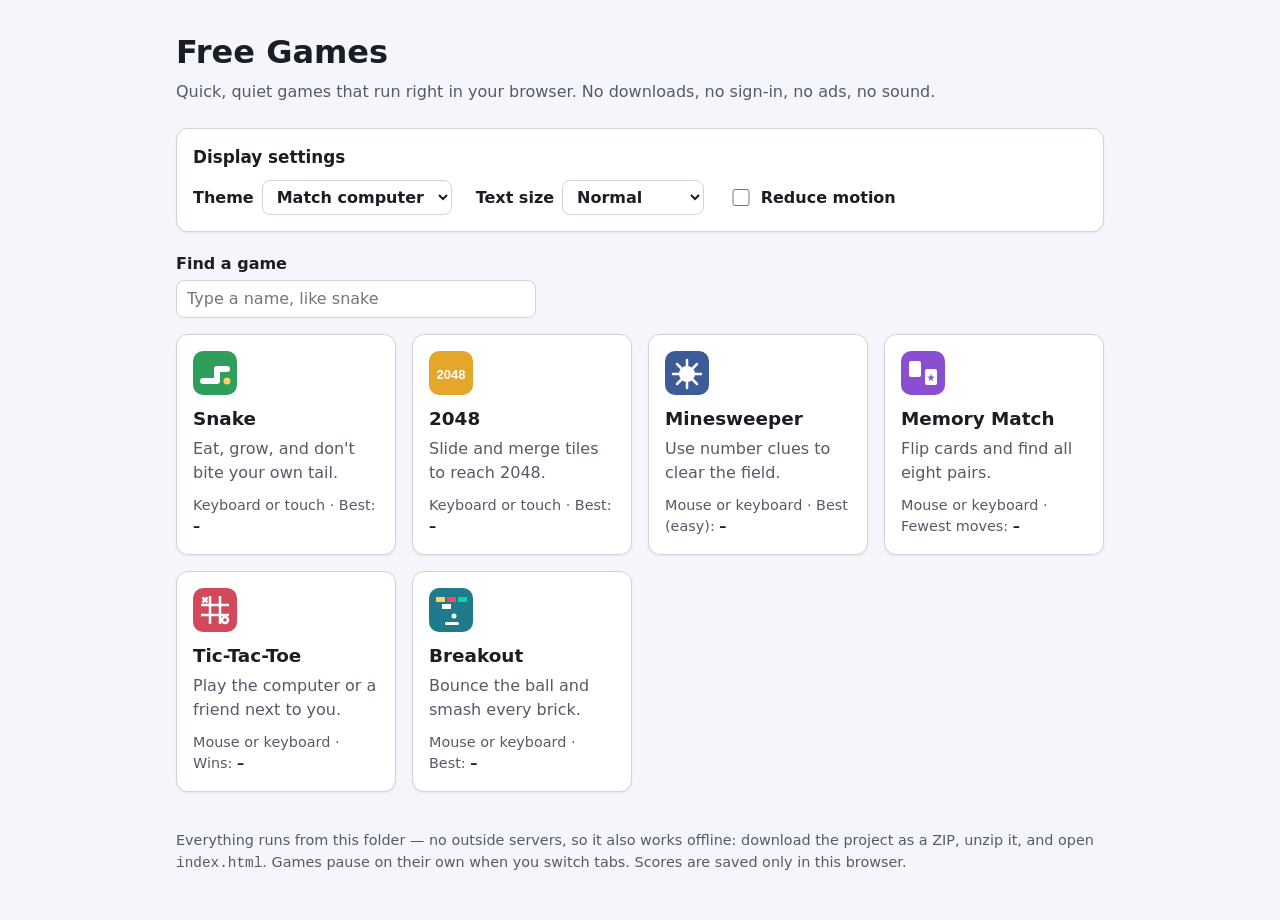
==== index.html @ 20bafdd6 "Add a lightweight, school-friendly games site Self-contained static site (no CDNs, fonts, or third-p" ====
<!doctype html>
<html lang="en" data-theme="auto">
<head>
  <meta charset="utf-8">
  <meta name="viewport" content="width=device-width, initial-scale=1">
  <meta name="description" content="Quick, quiet browser games. No downloads, no sign-in, no ads.">
  <title>Free Games</title>
  <link rel="stylesheet" href="assets/style.css">
  <script src="assets/settings.js"></script>
</head>
<body>
  <a class="skip" href="#games">Skip to games</a>
  <div class="wrap">
    <header class="site-header">
      <h1>Free Games</h1>
      <p class="tagline">Quick, quiet games that run right in your browser. No downloads, no sign-in, no ads, no sound.</p>
    </header>

    <main>
      <section class="panel settings" aria-labelledby="settings-h">
        <h2 id="settings-h">Display settings</h2>
        <div class="settings-row">
          <label>Theme
            <select id="set-theme">
              <option value="auto">Match computer</option>
              <option value="light">Light</option>
              <option value="dark">Dark</option>
              <option value="contrast">High contrast</option>
            </select>
          </label>
          <label>Text size
            <select id="set-scale">
              <option value="0.9">Small</option>
              <option value="1">Normal</option>
              <option value="1.2">Large</option>
              <option value="1.4">Extra large</option>
            </select>
          </label>
          <label><input type="checkbox" id="set-motion"> Reduce motion</label>
        </div>
      </section>

      <div class="search">
        <label for="search">Find a game</label>
        <input id="search" type="search" placeholder="Type a name, like snake" autocomplete="off">
      </div>

      <ul id="games" class="game-grid" aria-label="Games">
        <li data-name="snake arcade classic">
          <a class="card" href="games/snake.html">
            <svg viewBox="0 0 44 44" aria-hidden="true"><rect width="44" height="44" rx="10" fill="#2f9e5b"/><path d="M10 30h14V18h10" stroke="#fff" stroke-width="6" fill="none" stroke-linecap="round" stroke-linejoin="round"/><circle cx="34" cy="30" r="3.5" fill="#ffd166"/></svg>
            <h3>Snake</h3>
            <p>Eat, grow, and don't bite your own tail.</p>
            <p class="meta">Keyboard or touch · Best: <b data-best="snake">–</b></p>
          </a>
        </li>
        <li data-name="2048 puzzle numbers math">
          <a class="card" href="games/2048.html">
            <svg viewBox="0 0 44 44" aria-hidden="true"><rect width="44" height="44" rx="10" fill="#e5a72a"/><text x="22" y="28" text-anchor="middle" font-size="13" font-weight="800" font-family="Arial, sans-serif" fill="#fff">2048</text></svg>
            <h3>2048</h3>
            <p>Slide and merge tiles to reach 2048.</p>
            <p class="meta">Keyboard or touch · Best: <b data-best="2048">–</b></p>
          </a>
        </li>
        <li data-name="minesweeper mines logic puzzle">
          <a class="card" href="games/minesweeper.html">
            <svg viewBox="0 0 44 44" aria-hidden="true"><rect width="44" height="44" rx="10" fill="#3d5a99"/><circle cx="22" cy="23" r="8" fill="#fff"/><path d="M22 9v6M22 31v6M8 23h6M30 23h6M12 13l4 4M28 29l4 4M32 13l-4 4M16 29l-4 4" stroke="#fff" stroke-width="2.5" stroke-linecap="round"/></svg>
            <h3>Minesweeper</h3>
            <p>Use number clues to clear the field.</p>
            <p class="meta">Mouse or keyboard · Best (easy): <b data-best="minesweeper-easy" data-unit="s">–</b></p>
          </a>
        </li>
        <li data-name="memory match cards pairs">
          <a class="card" href="games/memory.html">
            <svg viewBox="0 0 44 44" aria-hidden="true"><rect width="44" height="44" rx="10" fill="#8a4fd1"/><rect x="8" y="10" width="12" height="16" rx="2" fill="#fff"/><rect x="24" y="18" width="12" height="16" rx="2" fill="#fff"/><text x="30" y="30" text-anchor="middle" font-size="10" fill="#8a4fd1">★</text></svg>
            <h3>Memory Match</h3>
            <p>Flip cards and find all eight pairs.</p>
            <p class="meta">Mouse or keyboard · Fewest moves: <b data-best="memory">–</b></p>
          </a>
        </li>
        <li data-name="tic tac toe noughts crosses two player">
          <a class="card" href="games/tictactoe.html">
            <svg viewBox="0 0 44 44" aria-hidden="true"><rect width="44" height="44" rx="10" fill="#d1495b"/><path d="M17 8v28M27 8v28M8 17h28M8 27h28" stroke="#fff" stroke-width="2.5"/><path d="M9.5 9.5l5 5M14.5 9.5l-5 5" stroke="#fff" stroke-width="2.5"/><circle cx="32" cy="32" r="3" stroke="#fff" stroke-width="2.5" fill="none"/></svg>
            <h3>Tic-Tac-Toe</h3>
            <p>Play the computer or a friend next to you.</p>
            <p class="meta">Mouse or keyboard · Wins: <b data-best="tictactoe-wins">–</b></p>
          </a>
        </li>
        <li data-name="breakout bricks paddle arcade">
          <a class="card" href="games/breakout.html">
            <svg viewBox="0 0 44 44" aria-hidden="true"><rect width="44" height="44" rx="10" fill="#1f7a8c"/><rect x="7" y="9" width="9" height="5" fill="#ffd166"/><rect x="18" y="9" width="9" height="5" fill="#ef476f"/><rect x="29" y="9" width="9" height="5" fill="#06d6a0"/><rect x="13" y="16" width="9" height="5" fill="#fff"/><circle cx="25" cy="28" r="2.5" fill="#fff"/><rect x="16" y="34" width="14" height="3" rx="1.5" fill="#fff"/></svg>
            <h3>Breakout</h3>
            <p>Bounce the ball and smash every brick.</p>
            <p class="meta">Mouse or keyboard · Best: <b data-best="breakout">–</b></p>
          </a>
        </li>
      </ul>
      <p id="no-results" class="empty" hidden>No games match that search.</p>
    </main>

    <footer class="site-footer">
      <p>Everything runs from this folder — no outside servers, so it also works offline: download the project as a ZIP, unzip it, and open <code>index.html</code>. Games pause on their own when you switch tabs. Scores are saved only in this browser.</p>
    </footer>
  </div>

  <script>
    (function () {
      var theme = document.getElementById('set-theme');
      var scale = document.getElementById('set-scale');
      var motion = document.getElementById('set-motion');
      theme.value = FG.settings.theme;
      scale.value = FG.settings.scale;
      motion.checked = !!FG.settings.reduceMotion;
      theme.addEventListener('change', function () { FG.set('theme', theme.value); });
      scale.addEventListener('change', function () { FG.set('scale', scale.value); });
      motion.addEventListener('change', function () { FG.set('reduceMotion', motion.checked); });

      Array.prototype.forEach.call(document.querySelectorAll('[data-best]'), function (el) {
        var v = FG.getBest(el.getAttribute('data-best'));
        if (v !== null) el.textContent = v + (el.getAttribute('data-unit') || '');
      });

      var search = document.getElementById('search');
      var items = document.querySelectorAll('#games > li');
      var none = document.getElementById('no-results');
      search.addEventListener('input', function () {
        var q = search.value.trim().toLowerCase();
        var shown = 0;
        Array.prototype.forEach.call(items, function (li) {
          var match = !q || li.getAttribute('data-name').indexOf(q) !== -1;
          li.hidden = !match;
          if (match) shown++;
        });
        none.hidden = shown > 0;
      });
    })();
  </script>
</body>
</html>
---- assets/style.css ----
/* ---------- Theme tokens ---------- */
:root {
  --scale: 1;
  --bg: #f4f6fb;
  --fg: #1a1d24;
  --panel: #ffffff;
  --muted: #545a68;
  --border: #cfd4de;
  --accent: #2860d8;
  --accent-fg: #ffffff;
  --link: #1f55c4;
  --focus: #e08a00;
  --board: #e7ebf3;
  --good: #1b7f45;
  --bad: #c0362c;
  --warn: #b26a00;
  --shadow: 0 1px 2px rgba(20, 30, 50, 0.08);
}

@media (prefers-color-scheme: dark) {
  :root[data-theme="auto"] {
    --bg: #14161c;
    --fg: #e9ecf2;
    --panel: #1e212a;
    --muted: #a6adbb;
    --border: #363b48;
    --accent: #6d9cff;
    --accent-fg: #0d1120;
    --link: #8db2ff;
    --focus: #ffb547;
    --board: #262a35;
    --good: #4cc97f;
    --bad: #ff7468;
    --warn: #ffb547;
    --shadow: none;
  }
}

:root[data-theme="dark"] {
  --bg: #14161c;
  --fg: #e9ecf2;
  --panel: #1e212a;
  --muted: #a6adbb;
  --border: #363b48;
  --accent: #6d9cff;
  --accent-fg: #0d1120;
  --link: #8db2ff;
  --focus: #ffb547;
  --board: #262a35;
  --good: #4cc97f;
  --bad: #ff7468;
  --warn: #ffb547;
  --shadow: none;
}

:root[data-theme="contrast"] {
  --bg: #000000;
  --fg: #ffffff;
  --panel: #000000;
  --muted: #ffffff;
  --border: #ffffff;
  --accent: #ffe600;
  --accent-fg: #000000;
  --link: #ffe600;
  --focus: #00e5ff;
  --board: #000000;
  --good: #00ff6a;
  --bad: #ff5c5c;
  --warn: #ffe600;
  --shadow: none;
}

/* ---------- Base ---------- */
*, *::before, *::after { box-sizing: border-box; }

html { font-size: calc(100% * var(--scale)); }

body {
  margin: 0;
  background: var(--bg);
  color: var(--fg);
  font-family: system-ui, -apple-system, "Segoe UI", Roboto, Arial, sans-serif;
  line-height: 1.5;
}

a { color: var(--link); }

:focus-visible {
  outline: 3px solid var(--focus);
  outline-offset: 2px;
}

.reduce-motion *, .reduce-motion *::before, .reduce-motion *::after {
  transition: none !important;
  animation: none !important;
  scroll-behavior: auto !important;
}

.wrap { max-width: 960px; margin: 0 auto; padding: 0 16px; }

.visually-hidden {
  position: absolute !important;
  width: 1px; height: 1px;
  overflow: hidden;
  clip: rect(0 0 0 0);
  white-space: nowrap;
}

.skip {
  position: absolute;
  left: -9999px;
  top: 8px;
  background: var(--panel);
  color: var(--fg);
  padding: 8px 12px;
  border: 2px solid var(--focus);
  border-radius: 8px;
  z-index: 10;
}
.skip:focus { left: 16px; }

.panel {
  background: var(--panel);
  border: 1px solid var(--border);
  border-radius: 12px;
  padding: 16px;
  box-shadow: var(--shadow);
}

label { font-weight: 600; }

select, input[type="search"], button {
  font: inherit;
  color: var(--fg);
  background: var(--panel);
  border: 1px solid var(--border);
  border-radius: 8px;
  padding: 6px 10px;
}

input[type="checkbox"] { width: 1.1rem; height: 1.1rem; accent-color: var(--accent); }

button {
  cursor: pointer;
  min-height: 40px;
  padding: 8px 14px;
  font-weight: 600;
  background: var(--accent);
  color: var(--accent-fg);
  border-color: transparent;
}
button.secondary { background: var(--panel); color: var(--fg); border-color: var(--border); }
button[aria-pressed="true"].secondary { background: var(--accent); color: var(--accent-fg); }
button:disabled { opacity: 0.55; cursor: default; }

/* ---------- Home page ---------- */
.site-header { padding: 28px 0 4px; }
.site-header h1 { margin: 0; font-size: 2rem; }
.tagline { margin: 4px 0 0; color: var(--muted); }

.settings { margin: 20px 0; }
.settings h2 { font-size: 1.05rem; margin: 0 0 10px; }
.settings-row { display: flex; flex-wrap: wrap; gap: 12px 24px; align-items: center; }
.settings-row label { display: flex; gap: 8px; align-items: center; }

.search { display: flex; flex-direction: column; gap: 4px; max-width: 360px; }
.search input { width: 100%; }

.game-grid {
  list-style: none;
  padding: 0;
  margin: 16px 0;
  display: grid;
  grid-template-columns: repeat(auto-fill, minmax(220px, 1fr));
  gap: 16px;
}

.card {
  display: flex;
  flex-direction: column;
  height: 100%;
  padding: 16px;
  border-radius: 12px;
  border: 1px solid var(--border);
  background: var(--panel);
  color: inherit;
  text-decoration: none;
  box-shadow: var(--shadow);
  transition: border-color 0.15s, transform 0.15s;
}
.card:hover { border-color: var(--accent); transform: translateY(-2px); }
.card svg { width: 44px; height: 44px; }
.card h3 { margin: 10px 0 4px; font-size: 1.15rem; }
.card p { margin: 0; color: var(--muted); }
.card .meta { margin-top: auto; padding-top: 10px; font-size: 0.9rem; }
.card .meta b { color: var(--fg); }

.empty { color: var(--muted); }

.site-footer { color: var(--muted); padding: 8px 0 32px; font-size: 0.9rem; }

/* ---------- Game pages ---------- */
.game-header {
  display: flex;
  flex-wrap: wrap;
  align-items: center;
  gap: 8px 20px;
  padding: 16px 0 8px;
}
.game-header h1 { margin: 0; font-size: 1.6rem; flex: 1 1 auto; }
.back { font-weight: 600; }
.stats { display: flex; gap: 16px; font-weight: 600; flex-wrap: wrap; }
.stats b { font-variant-numeric: tabular-nums; }

.toolbar { display: flex; flex-wrap: wrap; gap: 8px; align-items: center; margin: 8px 0; }
.toolbar label { display: flex; gap: 8px; align-items: center; }

.status { min-height: 1.5em; margin: 8px 0; font-weight: 600; }
.status.win { color: var(--good); }
.status.lose { color: var(--bad); }

.stage { display: flex; flex-direction: column; align-items: center; gap: 12px; }

canvas {
  display: block;
  width: 100%;
  max-width: 480px;
  height: auto;
  background: var(--board);
  border: 1px solid var(--border);
  border-radius: 8px;
  touch-action: none;
}

.help { margin: 20px 0 32px; }
.help h2 { font-size: 1.05rem; margin: 0 0 6px; }
.help ul { margin: 0; padding-left: 1.2rem; }
kbd {
  font: inherit;
  font-size: 0.85em;
  padding: 1px 6px;
  border: 1px solid var(--border);
  border-bottom-width: 2px;
  border-radius: 4px;
  background: var(--bg);
}

/* On-screen arrow pad for touchscreens / mouse-only play */
.dpad {
  display: grid;
  grid-template-columns: repeat(3, 52px);
  grid-template-rows: repeat(2, 52px);
  gap: 6px;
}
.dpad button { padding: 0; font-size: 1.3rem; }
.dpad .up { grid-column: 2; grid-row: 1; }
.dpad .left { grid-column: 1; grid-row: 2; }
.dpad .down { grid-column: 2; grid-row: 2; }
.dpad .right { grid-column: 3; grid-row: 2; }

/* ---------- 2048 ---------- */
.board-2048 {
  display: grid;
  grid-template-columns: repeat(4, 1fr);
  gap: 8px;
  width: min(100%, 400px);
  padding: 8px;
  background: var(--border);
  border-radius: 10px;
  touch-action: none;
}
.board-2048:focus-visible { outline-offset: 4px; }
.tile {
  aspect-ratio: 1;
  display: flex;
  align-items: center;
  justify-content: center;
  border-radius: 6px;
  background: var(--board);
  font-weight: 800;
  font-size: clamp(1rem, 6vw, 2rem);
  font-variant-numeric: tabular-nums;
  color: #1a1d24;
}
.tile[data-v="2"]    { background: #eef0f5; }
.tile[data-v="4"]    { background: #dfe6f5; }
.tile[data-v="8"]    { background: #ffc078; }
.tile[data-v="16"]   { background: #ff9f5a; }
.tile[data-v="32"]   { background: #ff7b5c; }
.tile[data-v="64"]   { background: #f55a3c; color: #fff; }
.tile[data-v="128"]  { background: #f2cf5b; font-size: clamp(0.9rem, 5vw, 1.7rem); }
.tile[data-v="256"]  { background: #edc53f; font-size: clamp(0.9rem, 5vw, 1.7rem); }
.tile[data-v="512"]  { background: #e5b82a; font-size: clamp(0.9rem, 5vw, 1.7rem); }
.tile[data-v="1024"] { background: #7fbf4d; font-size: clamp(0.8rem, 4vw, 1.4rem); }
.tile[data-v="2048"] { background: #3fa34d; color: #fff; font-size: clamp(0.8rem, 4vw, 1.4rem); }
.tile[data-v="big"]  { background: #3a3f4b; color: #fff; font-size: clamp(0.7rem, 3.5vw, 1.2rem); }
:root[data-theme="contrast"] .board-2048 { background: #fff; }
:root[data-theme="contrast"] .tile { background: #000 !important; color: #ffe600 !important; border: 2px solid #fff; }
:root[data-theme="contrast"] .tile[data-v="0"] { border-color: #555; }

/* ---------- Minesweeper ---------- */
.mines {
  --cell: 34px;
  display: grid;
  grid-template-columns: repeat(var(--cols), var(--cell));
  gap: 2px;
  padding: 6px;
  background: var(--border);
  border-radius: 8px;
  max-width: 100%;
  overflow-x: auto;
}
.mines button {
  width: var(--cell);
  height: var(--cell);
  min-height: 0;
  padding: 0;
  border-radius: 4px;
  font-weight: 800;
  font-size: calc(var(--cell) * 0.5);
  line-height: 1;
  background: var(--accent);
  color: var(--accent-fg);
}
.mines button.open { background: var(--board); color: var(--fg); cursor: default; }
.mines button.flag { background: var(--warn); color: #000; }
.mines button.boom { background: var(--bad); color: #fff; }
.mines .n1 { color: #2463d6; } .mines .n2 { color: #1b7f45; } .mines .n3 { color: #c0362c; }
.mines .n4 { color: #6a2fb5; } .mines .n5 { color: #8a3b12; } .mines .n6 { color: #0f7f86; }
.mines .n7 { color: var(--fg); } .mines .n8 { color: var(--muted); }
:root[data-theme="dark"] .mines .n1, :root[data-theme="contrast"] .mines .n1 { color: #7aa7ff; }
:root[data-theme="dark"] .mines .n2, :root[data-theme="contrast"] .mines .n2 { color: #4cc97f; }
:root[data-theme="dark"] .mines .n3, :root[data-theme="contrast"] .mines .n3 { color: #ff7468; }
:root[data-theme="dark"] .mines .n4, :root[data-theme="contrast"] .mines .n4 { color: #c59bff; }
:root[data-theme="dark"] .mines .n5, :root[data-theme="contrast"] .mines .n5 { color: #ffb547; }
:root[data-theme="dark"] .mines .n6, :root[data-theme="contrast"] .mines .n6 { color: #4fd8df; }
@media (prefers-color-scheme: dark) {
  :root[data-theme="auto"] .mines .n1 { color: #7aa7ff; }
  :root[data-theme="auto"] .mines .n2 { color: #4cc97f; }
  :root[data-theme="auto"] .mines .n3 { color: #ff7468; }
  :root[data-theme="auto"] .mines .n4 { color: #c59bff; }
  :root[data-theme="auto"] .mines .n5 { color: #ffb547; }
  :root[data-theme="auto"] .mines .n6 { color: #4fd8df; }
}
:root[data-theme="contrast"] .mines { background: #fff; }
:root[data-theme="contrast"] .mines button { border: 1px solid #fff; }
:root[data-theme="contrast"] .mines button.open { background: #000; }

/* ---------- Memory + Tic-tac-toe (button grids) ---------- */
.cards {
  display: grid;
  grid-template-columns: repeat(4, 1fr);
  gap: 10px;
  width: min(100%, 420px);
}
.cards button {
  aspect-ratio: 1;
  font-size: clamp(1.6rem, 9vw, 2.6rem);
  padding: 0;
  border-radius: 10px;
}
.cards button.up, .cards button.done {
  background: var(--panel);
  border: 2px solid var(--border);
}
.cards button.done { opacity: 0.6; cursor: default; }

.ttt {
  display: grid;
  grid-template-columns: repeat(3, 1fr);
  gap: 8px;
  width: min(100%, 330px);
}
.ttt button {
  aspect-ratio: 1;
  font-size: clamp(2rem, 14vw, 3.5rem);
  padding: 0;
  background: var(--panel);
  color: var(--fg);
  border: 2px solid var(--border);
  border-radius: 10px;
}
.ttt button.x { color: var(--accent); }
.ttt button.o { color: var(--bad); }
.ttt button.win { background: var(--good); color: var(--bg); border-color: var(--good); }
:root[data-theme="contrast"] .cards button.up,
:root[data-theme="contrast"] .cards button.done { color: var(--fg) !important; }
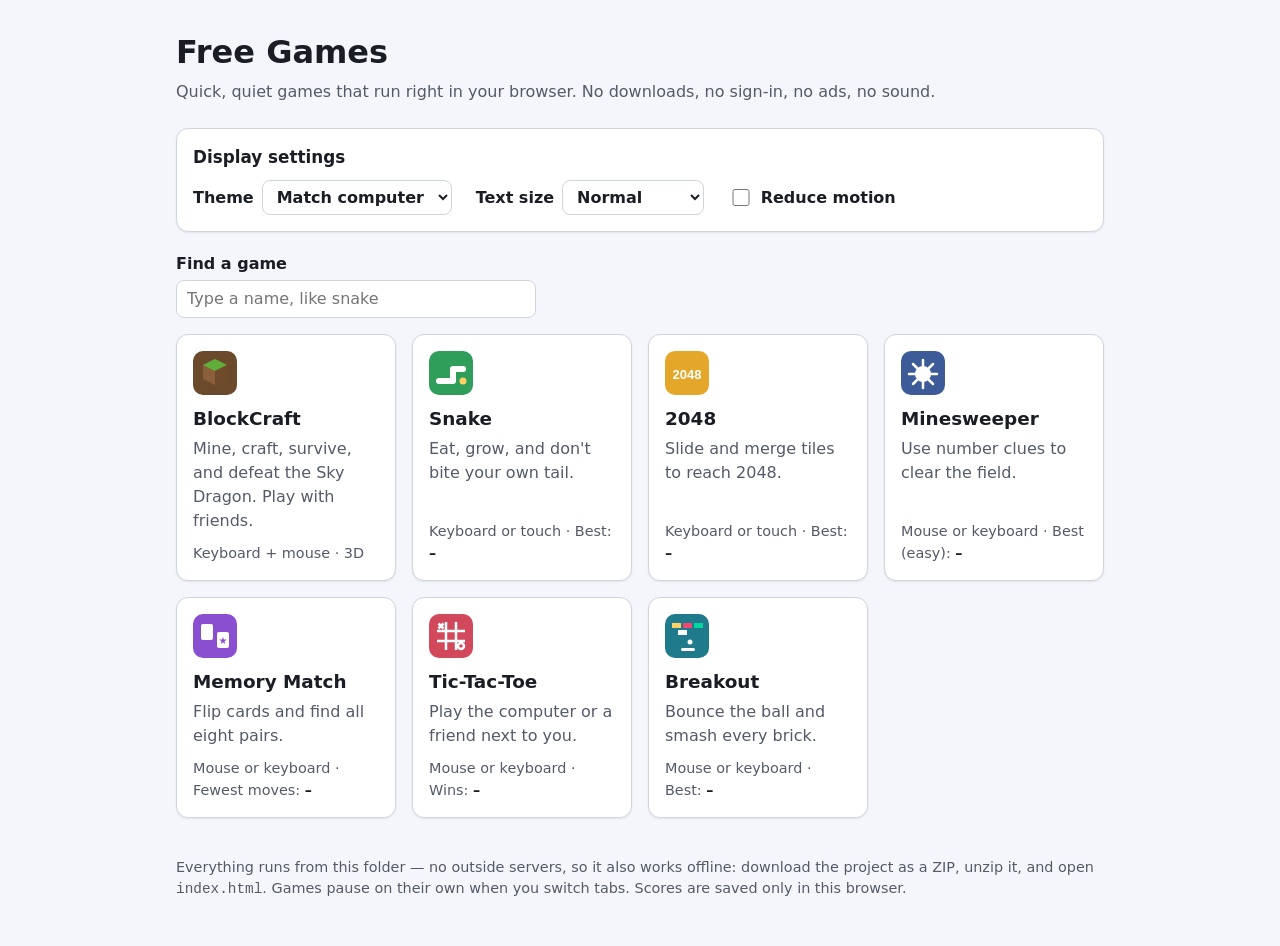
==== commit 6ccfac96: "Add BlockCraft: a single-file 3D block-building survival game Self-contained WebGL voxel game in gam" ====
--- a/index.html
+++ b/index.html
@@ -46,6 +46,14 @@
       </div>
 
       <ul id="games" class="game-grid" aria-label="Games">
+        <li data-name="blockcraft minecraft blocks building survival crafting multiplayer pvp 3d">
+          <a class="card" href="games/blockcraft.html">
+            <svg viewBox="0 0 44 44" aria-hidden="true"><rect width="44" height="44" rx="10" fill="#6b4a2b"/><path d="M22 8l12 6v14l-12 6-12-6V14z" fill="#8b5e3c"/><path d="M22 8l12 6-12 6-12-6z" fill="#5fae3a"/><path d="M22 20v14l12-6V14z" fill="#6f4a2c"/></svg>
+            <h3>BlockCraft</h3>
+            <p>Mine, craft, survive, and defeat the Sky Dragon. Play with friends.</p>
+            <p class="meta">Keyboard + mouse · 3D</p>
+          </a>
+        </li>
         <li data-name="snake arcade classic">
           <a class="card" href="games/snake.html">
             <svg viewBox="0 0 44 44" aria-hidden="true"><rect width="44" height="44" rx="10" fill="#2f9e5b"/><path d="M10 30h14V18h10" stroke="#fff" stroke-width="6" fill="none" stroke-linecap="round" stroke-linejoin="round"/><circle cx="34" cy="30" r="3.5" fill="#ffd166"/></svg>
